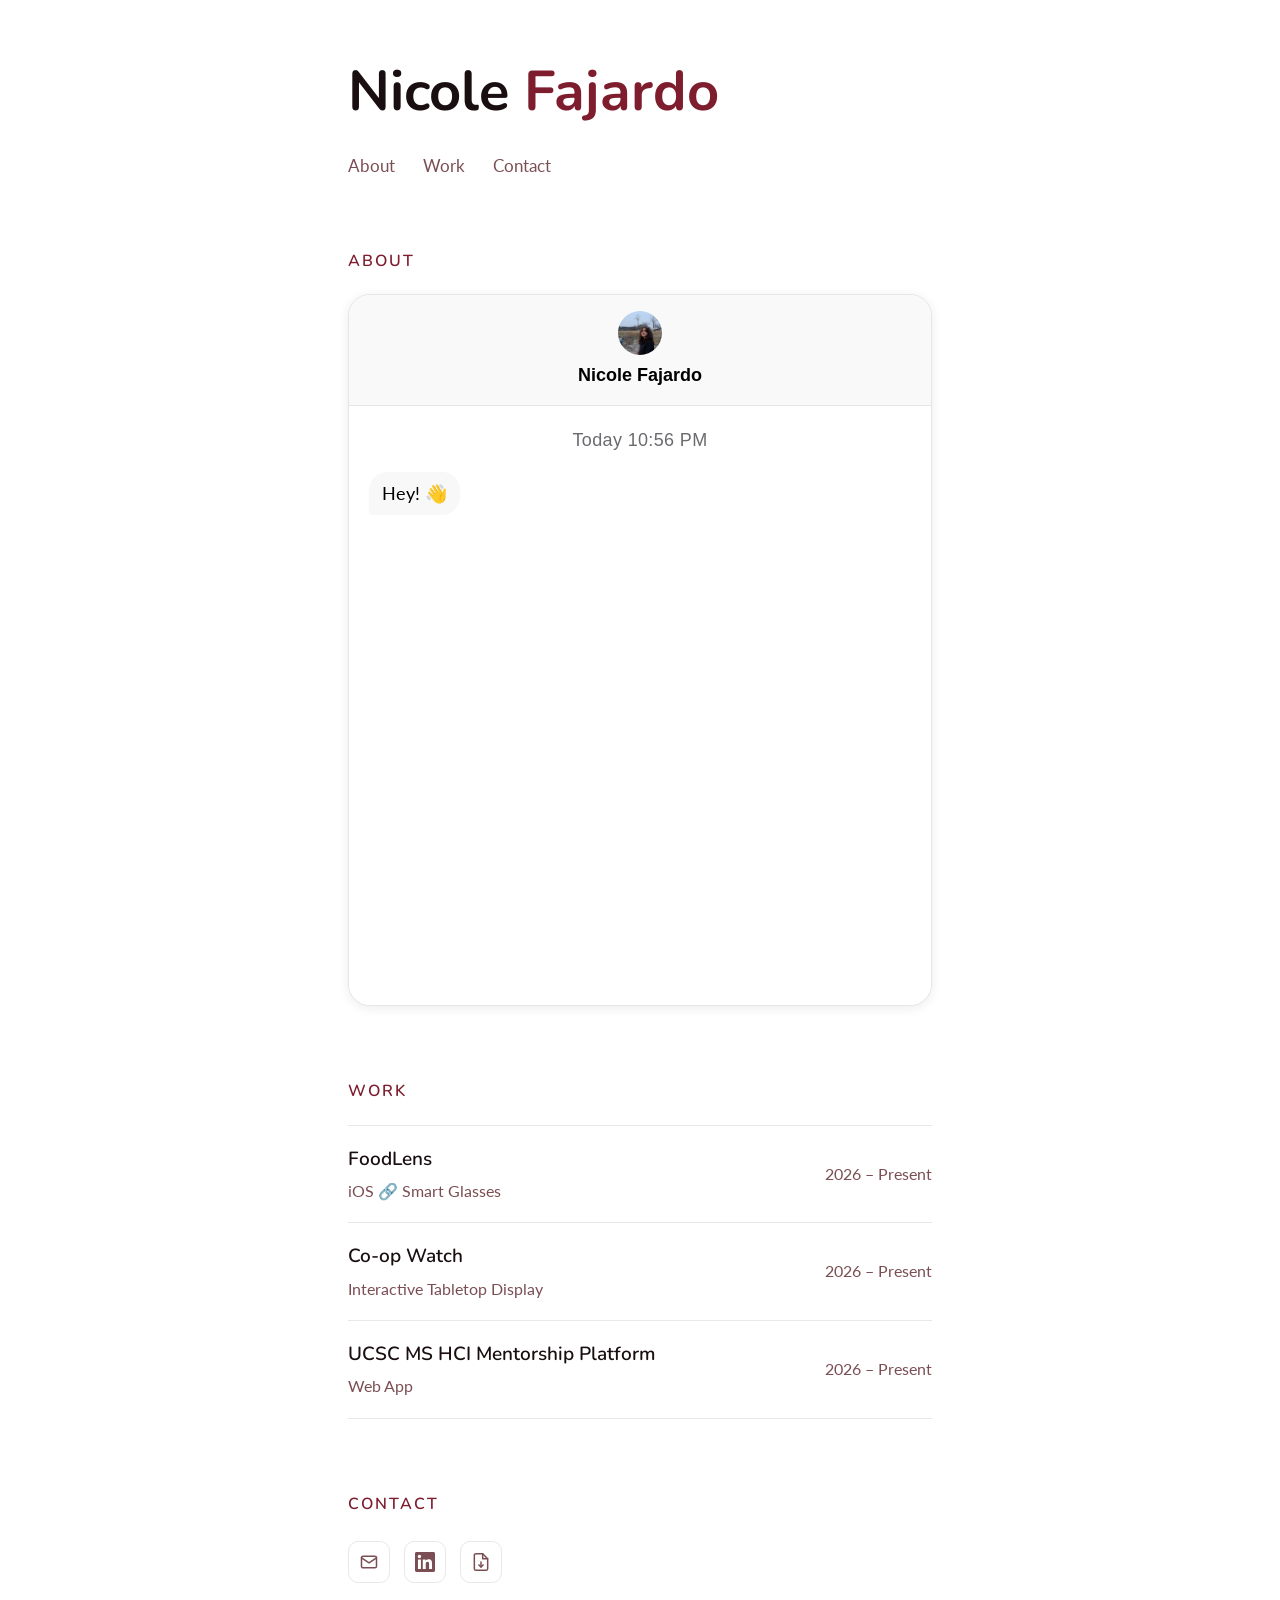
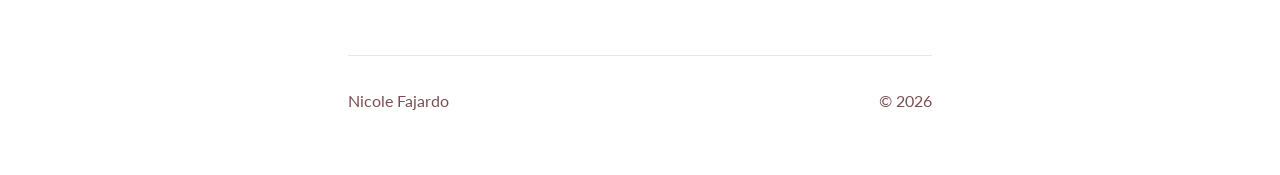
==== co-op-watch/index.html @ 2102e471 "Add SEO meta tags, per-project link preview pages, and hidden closed overlays Co-Authored-By: Claude" ====
<!DOCTYPE html>
<html lang="en">
<head>
<meta charset="UTF-8">
<base href="/">
<meta name="viewport" content="width=device-width, initial-scale=1.0">
<title>Co-op Watch · Nicole Fajardo</title>
<!-- seo:start -->
<meta name="description" content="A cooperative surveillance game on a shared tabletop display. Poster accepted to SIGGRAPH Asia 2026.">
<link rel="canonical" href="https://fajitas.me/co-op-watch">
<meta property="og:type" content="website">
<meta property="og:site_name" content="Nicole Fajardo">
<meta property="og:url" content="https://fajitas.me/co-op-watch">
<meta property="og:title" content="Co-op Watch · Nicole Fajardo">
<meta property="og:description" content="A cooperative surveillance game on a shared tabletop display. Poster accepted to SIGGRAPH Asia 2026.">
<meta property="og:image" content="https://fajitas.me/images_cw/heroicon.png">
<meta name="twitter:card" content="summary_large_image">
<meta name="twitter:title" content="Co-op Watch · Nicole Fajardo">
<meta name="twitter:description" content="A cooperative surveillance game on a shared tabletop display. Poster accepted to SIGGRAPH Asia 2026.">
<meta name="twitter:image" content="https://fajitas.me/images_cw/heroicon.png">
<!-- seo:end -->
<link rel="icon" type="image/png" href="favicon.png">
<link rel="apple-touch-icon" href="apple-touch-icon.png">
<meta name="color-scheme" content="light">
<link href="https://fonts.googleapis.com/css2?family=Nunito:wght@400;600;700;800&family=Lato:ital,wght@0,300;0,400;0,700;1,300;1,400&display=swap" rel="stylesheet">
<link rel="stylesheet" href="styles.css?v=20261118-1">
</head>
<body>
<div class="cs-lightbox" id="cs-lightbox" onclick="closeLightbox()">
  <button class="cs-lightbox-close" onclick="closeLightbox()">×</button>
  <img id="cs-lightbox-img" src="" alt="">
  <video id="cs-lightbox-video" playsinline controls loop hidden onclick="event.stopPropagation()"></video>
</div>
<div class="cs-rules-modal" id="cs-rules-modal" hidden onclick="closeRules()">
  <div class="cs-rules-panel" onclick="event.stopPropagation()">
    <button class="cs-rules-close" onclick="closeRules()" aria-label="Close">×</button>
    <h3 class="cs-rules-title">How to Play</h3>
    <div class="cs-rules-body" id="cs-rules-body"></div>
  </div>
</div>
<div class="cs-preview-modal" id="cs-preview-modal" hidden onclick="closePreview()">
  <div class="cs-preview-panel" role="dialog" aria-modal="true" onclick="event.stopPropagation()">
    <button class="cs-rules-close" onclick="closePreview()" aria-label="Close">×</button>
    <div class="cs-preview-body" id="cs-preview-body"></div>
  </div>
</div>
<div class="wrap">

  <!-- ── HEADER ── -->
  <header>
    <div class="header-top">
      <div>
        <h1 class="header-name">Nicole <span style="color:var(--accent)">Fajardo</span></h1>
      </div>
    </div>

    <!-- nav inline under header -->
    <nav>
      <ul>
        <li><a href="#about">About</a></li>
        <li><a href="#work">Work</a></li>
        <li><a href="#contact">Contact</a></li>
      </ul>
    </nav>
  </header>

  <!-- ── ABOUT ── -->
  <section id="about" class="fade">
    <p class="sec-label">About</p>
    <div class="chat-window">
      <div class="chat-topbar">
        <div class="chat-avatar"><img src="images_hp/myself.png" style="width:100%;height:100%;object-fit:cover;border-radius:50%;"></div>
        <div>
          <div class="chat-contact">Nicole Fajardo</div>
        </div>
      </div>
      <div class="chat-bubbles" id="chat-bubbles">
        <div class="chat-timestamp" id="chat-timestamp"></div>
      </div>
    </div>
  </section>

  <!-- ── WORK ── -->
  <section id="work" class="fade" style="transition-delay:.08s">
    <p class="sec-label">Work</p>
    <div class="work-list">

      <div class="work-item" onclick="openPreview(0)">
        <div class="wi-left">
          <span class="wi-name">FoodLens</span>
          <span class="wi-meta">iOS 🔗 Smart Glasses</span>
        </div>
        <span class="wi-right">2026 – Present</span>
        <div class="wi-tldr">
          <div class="wi-tldr-img"><img src="images_fl/hero.png" alt="FoodLens allergen-scan screen shown on a phone"></div>
          <div class="wi-tldr-top">
            <div class="wi-tldr-label">TL;DR</div>
            <span class="wi-tldr-tag">B2C</span>
          </div>
          <div class="wi-tldr-text">An allergy-checking, hands-free app that uses smart glasses to surface allergen info without pulling out your phone.</div>
        </div>
      </div>

      <div class="work-item" onclick="openPreview(1)">
        <div class="wi-left">
          <span class="wi-name">Co-op Watch</span>
          <span class="wi-meta">Interactive Tabletop Display</span>
        </div>
        <span class="wi-right">2026 – Present</span>
        <div class="wi-tldr">
          <div class="wi-tldr-img"><img src="images_cw/mockup.jpg" alt="Co-op Watch prototype"></div>
          <div class="wi-tldr-top">
            <div class="wi-tldr-label">TL;DR</div>
            <span class="wi-tldr-tag">Research</span>
          </div>
          <div class="wi-tldr-text">A co-op surveillance tabletop game designed to spark discussion between players rather than one-way instructions.</div>
        </div>
      </div>

      <div class="work-item" onclick="openPreview(2)">
        <div class="wi-left">
          <span class="wi-name">UCSC MS HCI Mentorship Platform</span>
          <span class="wi-meta">Web App</span>
        </div>
        <span class="wi-right">2026 – Present</span>
        <div class="wi-tldr">
          <div class="wi-tldr-img"><img src="images_mp/hero.png" alt="Mentorship Platform import screen shown across laptop, tablet, and phone"></div>
          <div class="wi-tldr-top">
            <div class="wi-tldr-label">TL;DR</div>
            <span class="wi-tldr-tag">B2B · EdTech</span>
          </div>
          <div class="wi-tldr-text">A platform that automates mentor–mentee matching for an HCI program while keeping a human review step.</div>
        </div>
      </div>

    </div>
  </section>

  <!-- ── CONTACT ── -->
  <section id="contact" class="fade" style="transition-delay:.16s">
    <p class="sec-label">Contact</p>
    <div class="contact-links">
      <a href="mailto:fajitas@berkeley.edu" aria-label="Email fajitas@berkeley.edu" title="fajitas@berkeley.edu">
        <svg viewBox="0 0 24 24" fill="none" stroke="currentColor" stroke-width="1.8" stroke-linecap="round" stroke-linejoin="round" aria-hidden="true"><rect x="3" y="5" width="18" height="14" rx="2"/><path d="m3 7 9 6 9-6"/></svg>
      </a>
      <a href="https://www.linkedin.com/in/fajitas/" target="_blank" rel="noopener" aria-label="LinkedIn" title="LinkedIn">
        <svg viewBox="0 0 24 24" fill="currentColor" aria-hidden="true"><path d="M20.447 20.452h-3.554v-5.569c0-1.328-.027-3.037-1.852-3.037-1.853 0-2.136 1.445-2.136 2.939v5.667H9.351V9h3.414v1.561h.046c.477-.9 1.637-1.85 3.37-1.85 3.601 0 4.267 2.37 4.267 5.455v6.286zM5.337 7.433a2.062 2.062 0 01-2.063-2.065 2.064 2.064 0 112.063 2.065zm1.782 13.019H3.555V9h3.564v11.452zM22.225 0H1.771C.792 0 0 .774 0 1.729v20.542C0 23.227.792 24 1.771 24h20.451C23.2 24 24 23.227 24 22.271V1.729C24 .774 23.2 0 22.222 0h.003z"/></svg>
      </a>
      <a href="https://drive.google.com/file/d/1nx8uFkOHTjDZNfwD0dBPJ5PY1sIc0rUl/view?usp=sharing" target="_blank" rel="noopener" aria-label="Resume (PDF)" title="Resume">
        <svg viewBox="0 0 24 24" fill="none" stroke="currentColor" stroke-width="1.8" stroke-linecap="round" stroke-linejoin="round" aria-hidden="true"><path d="M14 2H6a2 2 0 0 0-2 2v16a2 2 0 0 0 2 2h12a2 2 0 0 0 2-2V8z"/><polyline points="14 2 14 8 20 8"/><line x1="12" y1="12" x2="12" y2="18"/><polyline points="9.5 15.5 12 18 14.5 15.5"/></svg>
      </a>
    </div>
  </section>

  <!-- ── FOOTER ── -->
  <footer class="fade" style="transition-delay:.22s">
    <span>Nicole Fajardo </span>
    <span>© 2026</span>
  </footer>

</div><!-- /wrap -->


<!-- ── CASE STUDY PAGE ── -->
<div id="case-study" hidden>
  <div id="cs-progress"></div>
  <div class="cs-wrap">
    <button class="cs-back" onclick="closeCase()">← Back to work</button>
    <p class="cs-label"></p>
    <h1 class="cs-title"></h1>
    <div class="cs-tags"></div>
    <div class="cs-hero-phones-wrap" id="cs-hero-phones-wrap"></div>
    <div class="cs-hero"><span class="cs-hero-emoji"></span></div>
    <div class="cs-body-outer">
      <nav class="cs-sidenav">
        <a data-target="cs-intro" class="cs-nav-link cs-nav-active">Overview</a>
        <a data-target="cs-problem" class="cs-nav-link">Problem</a>
        <a data-target="cs-research" class="cs-nav-link">Research</a>
        <a data-target="cs-ideation" class="cs-nav-link">Ideation</a>
        <a data-target="cs-solution" class="cs-nav-link">Final Designs</a>
        <a data-target="cs-reflection" class="cs-nav-link">Outcomes</a>
      </nav>
      <div class="cs-content">
        <div class="cs-body">

          <!-- STATS -->
          <div class="cs-stats-wrap cs-section">
            <div class="cs-stats"></div>
          </div>

          <!-- PROJECT FACTS -->
          <div class="cs-section cs-facts-section">
            <dl class="cs-facts"></dl>
          </div>

          <!-- INTRO -->
          <div id="cs-intro" class="cs-section cs-overview">
            <h3>Overview</h3>
            <div class="cs-section-sub" data-sub="intro"></div>
            <p></p>
          </div>

          <!-- PROBLEM -->
          <div id="cs-problem" class="cs-section cs-problem">
            <h3>Problem</h3>
            <div class="cs-section-sub" data-sub="problem"></div>
            <p></p>
            <div class="cs-problem-visual"></div>
            <div class="cs-hmw" style="display:none">
              <span class="cs-hmw-label">How Might We</span>
              <p class="cs-hmw-text"></p>
            </div>
          </div>

          <!-- RESEARCH -->
          <div id="cs-research" class="cs-section cs-research">
            <h3>Research</h3>
            <div class="cs-section-sub" data-sub="research"></div>
            <p></p>
            <div class="cs-insights-label">What I found</div>
            <div class="cs-insights"></div>
            <div class="cs-research-visual"></div>
          </div>

          <!-- IDEATION -->
          <div id="cs-ideation" class="cs-section">
            <h3>Ideation</h3>
            <div class="cs-section-sub" data-sub="ideation"></div>
            <p class="cs-ideation-intro"></p>
            <div class="cs-idea-list"></div>
            <div class="cs-idea-trail"></div>
          </div>

          <!-- SOLUTION -->
          <div id="cs-solution" class="cs-section cs-solution">
            <h3>Final Designs</h3>
            <div class="cs-section-sub" data-sub="solution"></div>
            <p></p>
            <div class="cs-flows"></div>
          </div>

          <!-- REFLECTION -->
          <div id="cs-reflection" class="cs-section cs-reflection">
            <h3>Outcomes</h3>
            <div class="cs-section-sub" data-sub="reflection"></div>
            <p class="cs-reflection-text"></p>
            <div class="cs-takeaways"></div>
            <div class="cs-recognition"></div>
          </div>

        </div><!-- end cs-body -->
      </div><!-- end cs-content -->
    </div><!-- /cs-body-outer -->
  </div><!-- /cs-wrap -->
</div><!-- /case-study -->
<button onclick="window.scrollTo({top:0,behavior:'smooth'})" id="back-to-top">↑</button>
<script src="main.js?v=20261118-1"></script>
</body>
</html>
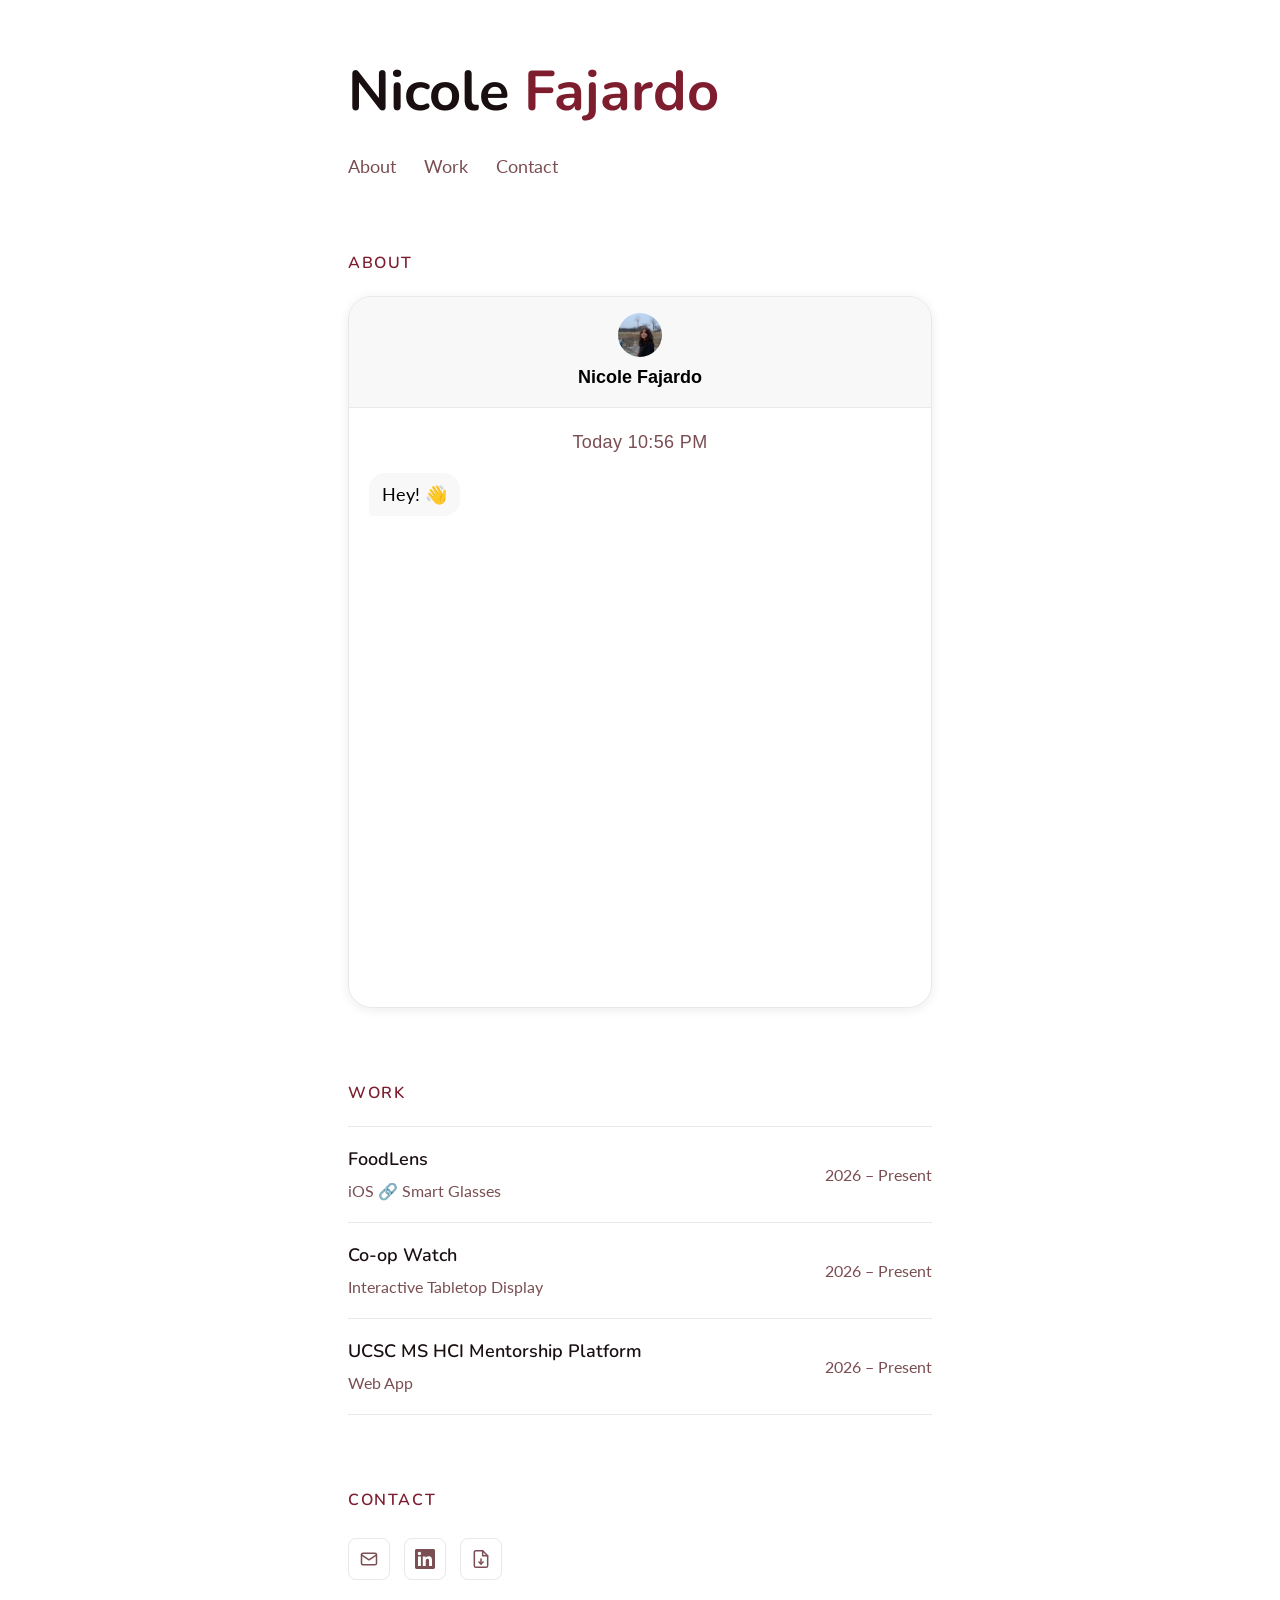
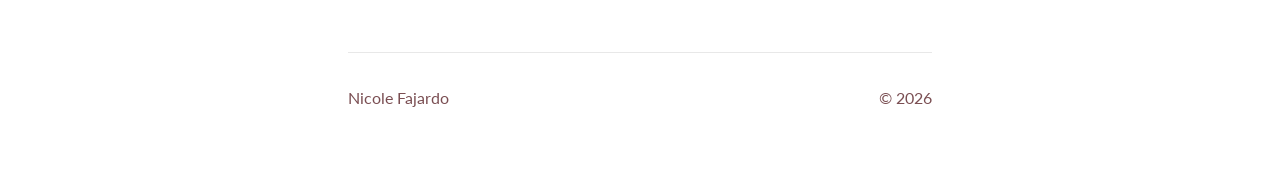
==== commit 3539b02a: "Replace hardcoded colors, font sizes and radii with design tokens; unify eyebrow labels Co-Authored-" ====
--- a/co-op-watch/index.html
+++ b/co-op-watch/index.html
@@ -23,7 +23,7 @@
 <link rel="apple-touch-icon" href="apple-touch-icon.png">
 <meta name="color-scheme" content="light">
 <link href="https://fonts.googleapis.com/css2?family=Nunito:wght@400;600;700;800&family=Lato:ital,wght@0,300;0,400;0,700;1,300;1,400&display=swap" rel="stylesheet">
-<link rel="stylesheet" href="styles.css?v=20261118-1">
+<link rel="stylesheet" href="styles.css?v=20261118-4">
 </head>
 <body>
 <div class="cs-lightbox" id="cs-lightbox" onclick="closeLightbox()">
@@ -66,7 +66,7 @@
 
   <!-- ── ABOUT ── -->
   <section id="about" class="fade">
-    <p class="sec-label">About</p>
+    <p class="eyebrow sec-label">About</p>
     <div class="chat-window">
       <div class="chat-topbar">
         <div class="chat-avatar"><img src="images_hp/myself.png" style="width:100%;height:100%;object-fit:cover;border-radius:50%;"></div>
@@ -82,7 +82,7 @@
 
   <!-- ── WORK ── -->
   <section id="work" class="fade" style="transition-delay:.08s">
-    <p class="sec-label">Work</p>
+    <p class="eyebrow sec-label">Work</p>
     <div class="work-list">
 
       <div class="work-item" onclick="openPreview(0)">
@@ -94,7 +94,7 @@
         <div class="wi-tldr">
           <div class="wi-tldr-img"><img src="images_fl/hero.png" alt="FoodLens allergen-scan screen shown on a phone"></div>
           <div class="wi-tldr-top">
-            <div class="wi-tldr-label">TL;DR</div>
+            <div class="eyebrow wi-tldr-label">TL;DR</div>
             <span class="wi-tldr-tag">B2C</span>
           </div>
           <div class="wi-tldr-text">An allergy-checking, hands-free app that uses smart glasses to surface allergen info without pulling out your phone.</div>
@@ -110,7 +110,7 @@
         <div class="wi-tldr">
           <div class="wi-tldr-img"><img src="images_cw/mockup.jpg" alt="Co-op Watch prototype"></div>
           <div class="wi-tldr-top">
-            <div class="wi-tldr-label">TL;DR</div>
+            <div class="eyebrow wi-tldr-label">TL;DR</div>
             <span class="wi-tldr-tag">Research</span>
           </div>
           <div class="wi-tldr-text">A co-op surveillance tabletop game designed to spark discussion between players rather than one-way instructions.</div>
@@ -126,7 +126,7 @@
         <div class="wi-tldr">
           <div class="wi-tldr-img"><img src="images_mp/hero.png" alt="Mentorship Platform import screen shown across laptop, tablet, and phone"></div>
           <div class="wi-tldr-top">
-            <div class="wi-tldr-label">TL;DR</div>
+            <div class="eyebrow wi-tldr-label">TL;DR</div>
             <span class="wi-tldr-tag">B2B · EdTech</span>
           </div>
           <div class="wi-tldr-text">A platform that automates mentor–mentee matching for an HCI program while keeping a human review step.</div>
@@ -138,7 +138,7 @@
 
   <!-- ── CONTACT ── -->
   <section id="contact" class="fade" style="transition-delay:.16s">
-    <p class="sec-label">Contact</p>
+    <p class="eyebrow sec-label">Contact</p>
     <div class="contact-links">
       <a href="mailto:fajitas@berkeley.edu" aria-label="Email fajitas@berkeley.edu" title="fajitas@berkeley.edu">
         <svg viewBox="0 0 24 24" fill="none" stroke="currentColor" stroke-width="1.8" stroke-linecap="round" stroke-linejoin="round" aria-hidden="true"><rect x="3" y="5" width="18" height="14" rx="2"/><path d="m3 7 9 6 9-6"/></svg>
@@ -166,7 +166,7 @@
   <div id="cs-progress"></div>
   <div class="cs-wrap">
     <button class="cs-back" onclick="closeCase()">← Back to work</button>
-    <p class="cs-label"></p>
+    <p class="eyebrow cs-label"></p>
     <h1 class="cs-title"></h1>
     <div class="cs-tags"></div>
     <div class="cs-hero-phones-wrap" id="cs-hero-phones-wrap"></div>
@@ -195,36 +195,36 @@
 
           <!-- INTRO -->
           <div id="cs-intro" class="cs-section cs-overview">
-            <h3>Overview</h3>
+            <h3 class="eyebrow">Overview</h3>
             <div class="cs-section-sub" data-sub="intro"></div>
             <p></p>
           </div>
 
           <!-- PROBLEM -->
           <div id="cs-problem" class="cs-section cs-problem">
-            <h3>Problem</h3>
+            <h3 class="eyebrow">Problem</h3>
             <div class="cs-section-sub" data-sub="problem"></div>
             <p></p>
             <div class="cs-problem-visual"></div>
             <div class="cs-hmw" style="display:none">
-              <span class="cs-hmw-label">How Might We</span>
+              <span class="eyebrow cs-hmw-label">How Might We</span>
               <p class="cs-hmw-text"></p>
             </div>
           </div>
 
           <!-- RESEARCH -->
           <div id="cs-research" class="cs-section cs-research">
-            <h3>Research</h3>
+            <h3 class="eyebrow">Research</h3>
             <div class="cs-section-sub" data-sub="research"></div>
             <p></p>
-            <div class="cs-insights-label">What I found</div>
+            <div class="eyebrow cs-insights-label">What I found</div>
             <div class="cs-insights"></div>
             <div class="cs-research-visual"></div>
           </div>
 
           <!-- IDEATION -->
           <div id="cs-ideation" class="cs-section">
-            <h3>Ideation</h3>
+            <h3 class="eyebrow">Ideation</h3>
             <div class="cs-section-sub" data-sub="ideation"></div>
             <p class="cs-ideation-intro"></p>
             <div class="cs-idea-list"></div>
@@ -233,7 +233,7 @@
 
           <!-- SOLUTION -->
           <div id="cs-solution" class="cs-section cs-solution">
-            <h3>Final Designs</h3>
+            <h3 class="eyebrow">Final Designs</h3>
             <div class="cs-section-sub" data-sub="solution"></div>
             <p></p>
             <div class="cs-flows"></div>
@@ -241,7 +241,7 @@
 
           <!-- REFLECTION -->
           <div id="cs-reflection" class="cs-section cs-reflection">
-            <h3>Outcomes</h3>
+            <h3 class="eyebrow">Outcomes</h3>
             <div class="cs-section-sub" data-sub="reflection"></div>
             <p class="cs-reflection-text"></p>
             <div class="cs-takeaways"></div>
@@ -254,6 +254,6 @@
   </div><!-- /cs-wrap -->
 </div><!-- /case-study -->
 <button onclick="window.scrollTo({top:0,behavior:'smooth'})" id="back-to-top">↑</button>
-<script src="main.js?v=20261118-1"></script>
+<script src="main.js?v=20261118-4"></script>
 </body>
 </html>
